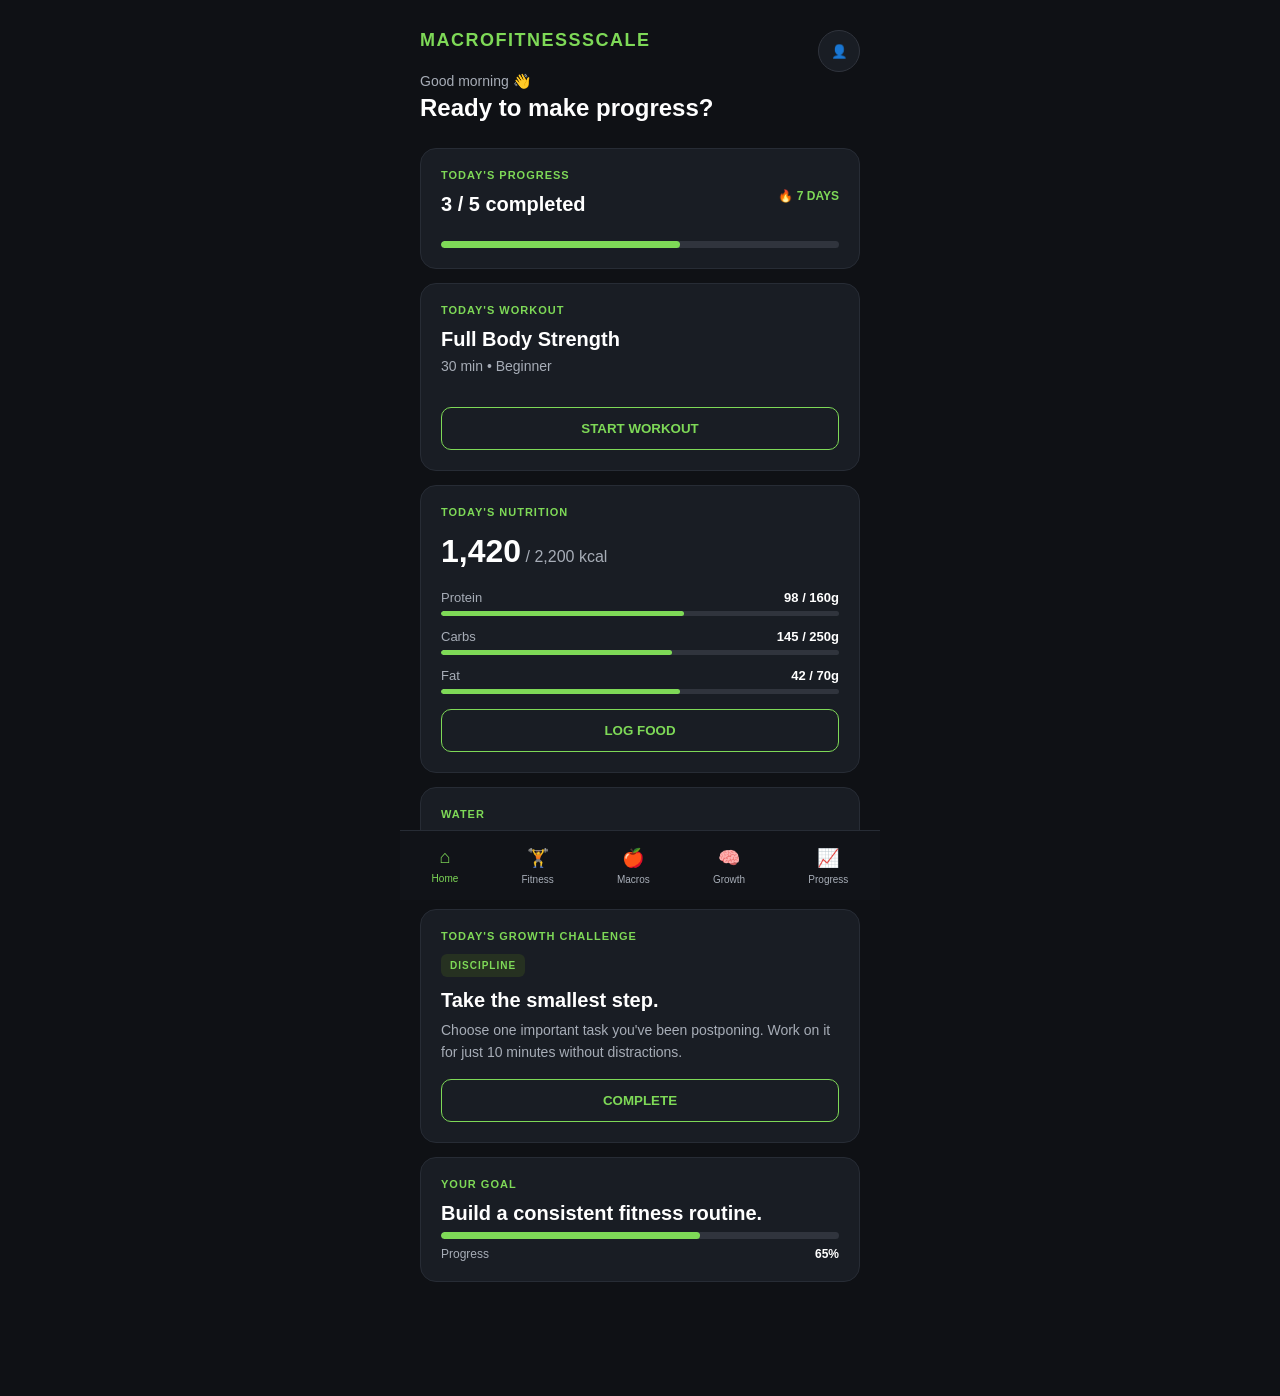
==== home.html @ 97ca7812 "Build initial MacroFitnessScale app" ====
<!DOCTYPE html>
<html lang="en">
<head>
  <meta charset="UTF-8">
  <meta name="viewport" content="width=device-width, initial-scale=1.0">
  <title>Home | MacroFitnessScale</title>
  <link rel="stylesheet" href="style.css">
</head>

<body>

  <main class="app">

    <section class="home-screen">

      <!-- Header -->
      <header class="home-header">
        <div>
          <div class="logo">MACROFITNESSSCALE</div>
          <p id="greeting">Good morning 👋</p>
          <h1>Ready to make progress?</h1>
        </div>

        <button class="profile-button" onclick="openProfile()">
          👤
        </button>
      </header>


      <!-- Today's Progress -->
      <section class="dashboard-card progress-card">

        <div class="card-heading">
          <div>
            <span class="card-label">TODAY'S PROGRESS</span>
            <h2>3 / 5 completed</h2>
          </div>

          <div class="streak">
            🔥 7 DAYS
          </div>
        </div>

        <div class="progress-track">
          <div class="progress-fill" style="width: 60%;"></div>
        </div>

      </section>


      <!-- Workout -->
      <section class="dashboard-card">

        <span class="card-label">TODAY'S WORKOUT</span>

        <h2>Full Body Strength</h2>

        <p class="card-subtitle">30 min • Beginner</p>

        <button class="secondary-button" onclick="startWorkout()">
          START WORKOUT
        </button>

      </section>


      <!-- Nutrition -->
      <section class="dashboard-card">

        <span class="card-label">TODAY'S NUTRITION</span>

        <div class="nutrition-main">
          <strong>1,420</strong>
          <span>/ 2,200 kcal</span>
        </div>

        <div class="macro-row">
          <span>Protein</span>
          <strong>98 / 160g</strong>
        </div>

        <div class="macro-bar">
          <div style="width: 61%;"></div>
        </div>

        <div class="macro-row">
          <span>Carbs</span>
          <strong>145 / 250g</strong>
        </div>

        <div class="macro-bar">
          <div style="width: 58%;"></div>
        </div>

        <div class="macro-row">
          <span>Fat</span>
          <strong>42 / 70g</strong>
        </div>

        <div class="macro-bar">
          <div style="width: 60%;"></div>
        </div>

        <button class="secondary-button" onclick="logFood()">
          LOG FOOD
        </button>

      </section>


      <!-- Water -->
      <section class="dashboard-card">

        <span class="card-label">WATER</span>

        <div class="water-row">
          <button onclick="changeWater(-1)">−</button>

          <div>
            <strong id="waterCount">5</strong>
            <span>/ 8 glasses</span>
          </div>

          <button onclick="changeWater(1)">+</button>
        </div>

      </section>


      <!-- Growth Challenge -->
      <section class="dashboard-card">

        <span class="card-label">TODAY'S GROWTH CHALLENGE</span>

        <div class="challenge-tag">
          DISCIPLINE
        </div>

        <h2>Take the smallest step.</h2>

        <p class="challenge-text">
          Choose one important task you've been postponing.
          Work on it for just 10 minutes without distractions.
        </p>

        <button class="secondary-button" onclick="completeChallenge()">
          COMPLETE
        </button>

      </section>


      <!-- Goal -->
      <section class="dashboard-card">

        <span class="card-label">YOUR GOAL</span>

        <h2>Build a consistent fitness routine.</h2>

        <div class="goal-progress">
          <div class="goal-progress-fill" style="width: 65%;"></div>
        </div>

        <div class="goal-footer">
          <span>Progress</span>
          <strong>65%</strong>
        </div>

      </section>


      <!-- Bottom Navigation -->
      <nav class="bottom-nav">

        <button class="nav-item active" onclick="goHome()">
          <span>⌂</span>
          Home
        </button>

        <button class="nav-item" onclick="goFitness()">
          <span>🏋</span>
          Fitness
        </button>

        <button class="nav-item" onclick="goMacros()">
          <span>🍎</span>
          Macros
        </button>

        <button class="nav-item" onclick="goGrowth()">
          <span>🧠</span>
          Growth
        </button>

        <button class="nav-item" onclick="goProgress()">
          <span>📈</span>
          Progress
        </button>

      </nav>

    </section>

  </main>


  <script>

    let water = 5;

    function changeWater(amount) {
      water += amount;

      if (water < 0) water = 0;
      if (water > 8) water = 8;

      document.getElementById("waterCount").textContent = water;
    }

    function startWorkout() {
      alert("Workout screen coming next.");
    }

    function logFood() {
      alert("Nutrition screen coming next.");
    }

    function completeChallenge() {
      alert("Growth challenge completed! 🔥");
    }

    function openProfile() {
      alert("Profile coming soon.");
    }

    function goHome() {
      window.location.href = "home.html";
    }

    function goFitness() {
      alert("Fitness screen coming next.");
    }

    function goMacros() {
      alert("Macros screen coming next.");
    }

    function goGrowth() {
      alert("Growth screen coming next.");
    }

    function goProgress() {
      alert("Progress screen coming next.");
    }

  </script>

</body>
</html>
---- style.css ----
* {
  box-sizing: border-box;
  margin: 0;
  padding: 0;
}

body {
  font-family: Arial, sans-serif;
  background: #0F1115;
  color: #FFFFFF;
  min-height: 100vh;
}

.app {
  min-height: 100vh;
  display: flex;
  justify-content: center;
}

.welcome-screen {
  width: 100%;
  max-width: 480px;
  min-height: 100vh;
  padding: 40px 24px;
  display: flex;
  flex-direction: column;
  justify-content: center;
}

.logo {
  color: #7ED957;
  font-size: 18px;
  font-weight: 800;
  letter-spacing: 1.5px;
  margin-bottom: 10px;
}

.categories {
  color: #A7ADB7;
  font-size: 14px;
  margin-bottom: 70px;
}

.hero h1 {
  font-size: 38px;
  line-height: 1.12;
  margin-bottom: 20px;
}

.hero p {
  color: #A7ADB7;
  font-size: 16px;
  line-height: 1.6;
  margin-bottom: 40px;
}

.primary-button {
  width: 100%;
  border: none;
  border-radius: 12px;
  padding: 17px;
  background: #7ED957;
  color: #0F1115;
  font-size: 15px;
  font-weight: 800;
  cursor: pointer;
}

.primary-button:hover {
  opacity: 0.9;
}

.login-text {
  text-align: center;
  color: #A7ADB7;
  font-size: 14px;
  margin-top: 20px;
}

.text-button {
  border: none;
  background: none;
  color: #7ED957;
  font-weight: 700;
  cursor: pointer;
  font-size: 14px;
}

.setup-screen {
  width: 100%;
  max-width: 480px;
  min-height: 100vh;
  padding: 35px 24px;
}

.setup-header {
  margin-top: 45px;
  margin-bottom: 35px;
}

.setup-header h1 {
  font-size: 34px;
  line-height: 1.1;
  margin-bottom: 16px;
}

.setup-header p {
  color: #A7ADB7;
  line-height: 1.6;
  font-size: 15px;
}

#setupForm {
  display: flex;
  flex-direction: column;
  gap: 12px;
}

#setupForm label {
  color: #FFFFFF;
  font-size: 14px;
  font-weight: 700;
  margin-top: 10px;
}

#setupForm select,
#setupForm input {
  width: 100%;
  padding: 15px;
  border: 1px solid #30343D;
  border-radius: 10px;
  background: #191D24;
  color: #FFFFFF;
  font-size: 15px;
  outline: none;
}

#setupForm select:focus,
#setupForm input:focus {
  border-color: #7ED957;
}

.weight-row {
  display: flex;
  gap: 10px;
}

.weight-row input {
  flex: 1;
}

.weight-row select {
  width: 90px !important;
}

.home-screen {
  width: 100%;
  max-width: 480px;
  min-height: 100vh;
  padding: 30px 20px 100px;
}

.home-header {
  display: flex;
  justify-content: space-between;
  align-items: flex-start;
  margin-bottom: 25px;
}

.home-header .logo {
  margin-bottom: 22px;
}

.home-header p {
  color: #A7ADB7;
  font-size: 14px;
  margin-bottom: 5px;
}

.home-header h1 {
  font-size: 24px;
  line-height: 1.2;
}

.profile-button {
  width: 42px;
  height: 42px;
  border: 1px solid #30343D;
  border-radius: 50%;
  background: #191D24;
  color: #FFFFFF;
  cursor: pointer;
}

.dashboard-card {
  background: #191D24;
  border: 1px solid #272C35;
  border-radius: 16px;
  padding: 20px;
  margin-bottom: 14px;
}

.card-label {
  display: block;
  color: #7ED957;
  font-size: 11px;
  font-weight: 800;
  letter-spacing: 1px;
  margin-bottom: 12px;
}

.dashboard-card h2 {
  font-size: 20px;
  margin-bottom: 7px;
}

.card-subtitle {
  color: #A7ADB7;
  font-size: 14px;
  margin-bottom: 18px;
}

.card-heading {
  display: flex;
  justify-content: space-between;
  align-items: center;
}

.streak {
  color: #7ED957;
  font-size: 12px;
  font-weight: 800;
}

.progress-track,
.macro-bar,
.goal-progress {
  width: 100%;
  height: 7px;
  background: #30343D;
  border-radius: 20px;
  overflow: hidden;
}

.progress-track {
  margin-top: 18px;
}

.progress-fill,
.macro-bar div,
.goal-progress-fill {
  height: 100%;
  background: #7ED957;
  border-radius: 20px;
}

.secondary-button {
  width: 100%;
  border: 1px solid #7ED957;
  border-radius: 10px;
  padding: 13px;
  background: transparent;
  color: #7ED957;
  font-weight: 800;
  cursor: pointer;
  margin-top: 15px;
}

.secondary-button:hover {
  background: #7ED957;
  color: #0F1115;
}

.nutrition-main {
  margin: 15px 0 20px;
}

.nutrition-main strong {
  font-size: 32px;
}

.nutrition-main span {
  color: #A7ADB7;
}

.macro-row {
  display: flex;
  justify-content: space-between;
  font-size: 13px;
  margin-top: 13px;
  margin-bottom: 6px;
}

.macro-row span {
  color: #A7ADB7;
}

.macro-bar {
  height: 5px;
}

.water-row {
  display: flex;
  justify-content: space-between;
  align-items: center;
  text-align: center;
}

.water-row strong {
  font-size: 32px;
}

.water-row span {
  color: #A7ADB7;
}

.water-row button {
  width: 42px;
  height: 42px;
  border: 1px solid #30343D;
  border-radius: 10px;
  background: #0F1115;
  color: #FFFFFF;
  font-size: 22px;
  cursor: pointer;
}

.challenge-tag {
  display: inline-block;
  padding: 6px 9px;
  border-radius: 6px;
  background: #263121;
  color: #7ED957;
  font-size: 10px;
  font-weight: 800;
  letter-spacing: 1px;
  margin-bottom: 12px;
}

.challenge-text {
  color: #A7ADB7;
  font-size: 14px;
  line-height: 1.6;
}

.goal-footer {
  display: flex;
  justify-content: space-between;
  color: #A7ADB7;
  font-size: 12px;
  margin-top: 8px;
}

.goal-footer strong {
  color: #FFFFFF;
}

.bottom-nav {
  position: fixed;
  bottom: 0;
  left: 50%;
  transform: translateX(-50%);
  width: 100%;
  max-width: 480px;
  height: 70px;
  background: #111318;
  border-top: 1px solid #272C35;
  display: flex;
  justify-content: space-around;
  align-items: center;
  z-index: 10;
}

.nav-item {
  border: none;
  background: transparent;
  color: #A7ADB7;
  font-size: 10px;
  cursor: pointer;
  display: flex;
  flex-direction: column;
  align-items: center;
  gap: 5px;
}

.nav-item span {
  font-size: 18px;
}

.nav-item.active {
  color: #7ED957;
}
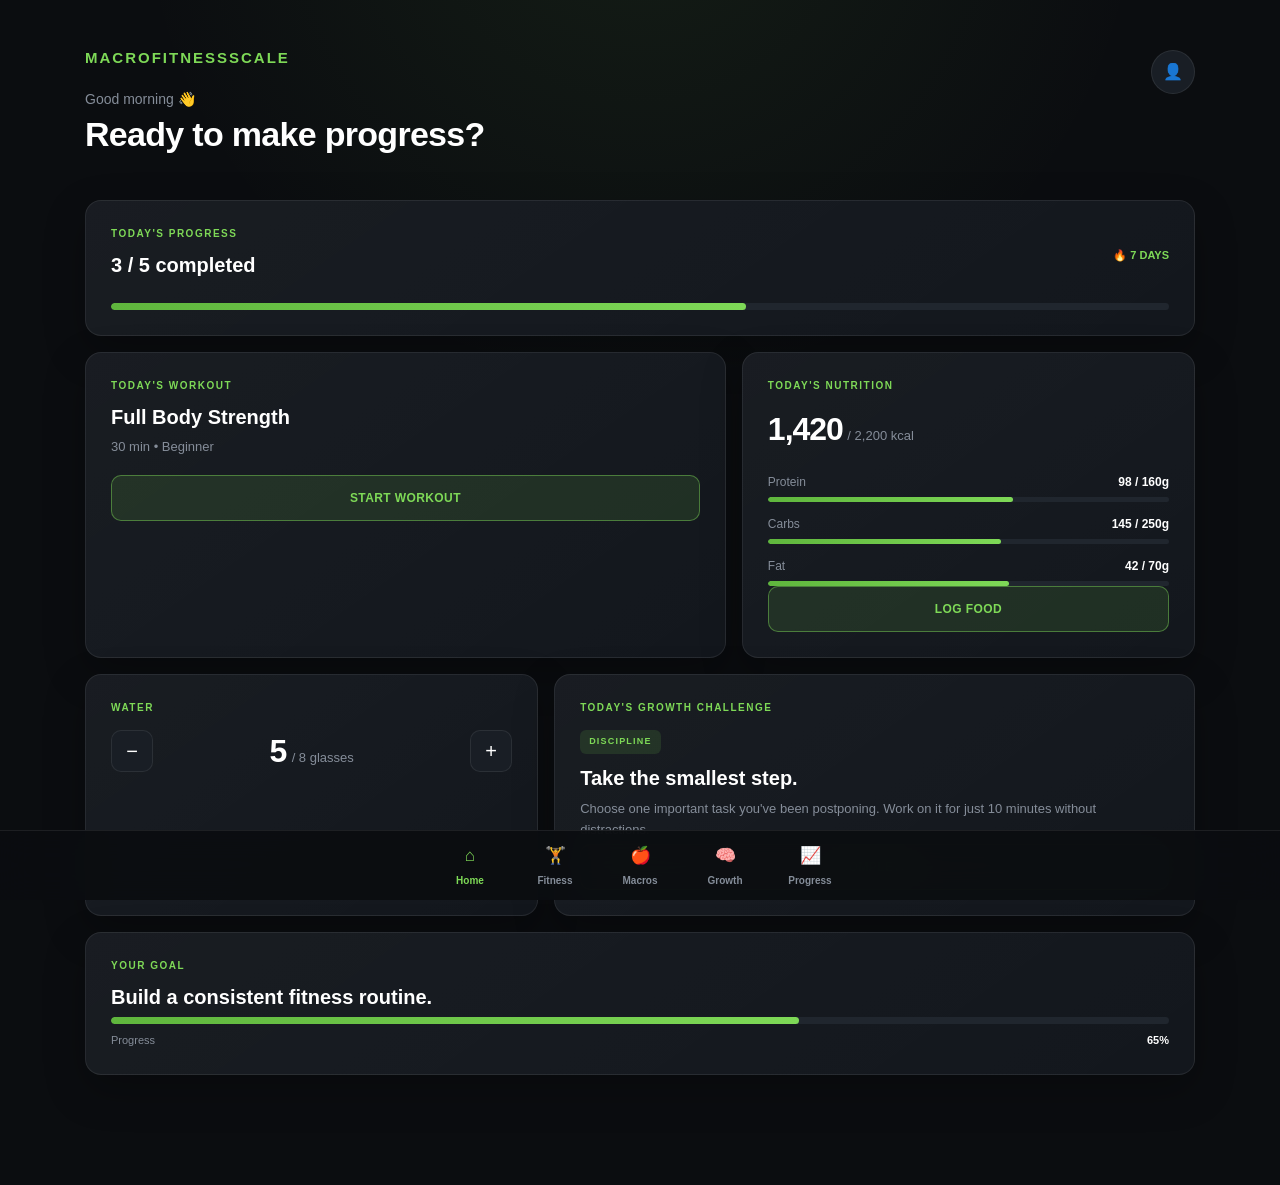
==== commit 60557482: "Update home.html" ====
--- a/home.html
+++ b/home.html
@@ -1,6 +1,7 @@
 <!DOCTYPE html>
 <html lang="en">
 <head>
+  <meta name="viewport" content="width=device-width, initial-scale=1.0">
   <meta charset="UTF-8">
   <meta name="viewport" content="width=device-width, initial-scale=1.0">
   <title>Home | MacroFitnessScale</title>
--- a/style.css
+++ b/style.css
@@ -1,143 +1,276 @@
+/* =========================================================
+   MACROFITNESSSCALE
+   Responsive Design System
+   ========================================================= */
+
+:root {
+  --bg: #0b0d10;
+  --surface: #13171d;
+  --surface-2: #191e25;
+  --surface-3: #20262e;
+  --border: rgba(255, 255, 255, 0.08);
+
+  --green: #7ed957;
+  --green-dark: #5fb63d;
+  --green-soft: rgba(126, 217, 87, 0.12);
+
+  --text: #ffffff;
+  --text-soft: #c1c7d0;
+  --text-muted: #858d99;
+
+  --danger: #ff6b6b;
+
+  --radius-sm: 10px;
+  --radius-md: 16px;
+  --radius-lg: 22px;
+
+  --shadow: 0 15px 40px rgba(0, 0, 0, 0.25);
+
+  --max-width: 1180px;
+}
+
+/* =========================================================
+   RESET
+   ========================================================= */
+
 * {
   box-sizing: border-box;
   margin: 0;
   padding: 0;
 }
 
+html {
+  scroll-behavior: smooth;
+}
+
 body {
-  font-family: Arial, sans-serif;
-  background: #0F1115;
-  color: #FFFFFF;
+  font-family:
+    Inter,
+    -apple-system,
+    BlinkMacSystemFont,
+    "Segoe UI",
+    Arial,
+    sans-serif;
+
+  background:
+    radial-gradient(
+      circle at 50% -10%,
+      rgba(126, 217, 87, 0.08),
+      transparent 35%
+    ),
+    var(--bg);
+
+  color: var(--text);
   min-height: 100vh;
-}
+  line-height: 1.5;
+}
+
+button,
+input,
+select {
+  font: inherit;
+}
+
+button {
+  cursor: pointer;
+}
+
+button:focus-visible,
+input:focus-visible,
+select:focus-visible {
+  outline: 2px solid var(--green);
+  outline-offset: 2px;
+}
+
+/* =========================================================
+   APP CONTAINER
+   ========================================================= */
 
 .app {
   min-height: 100vh;
-  display: flex;
-  justify-content: center;
-}
+  width: 100%;
+}
+
+/* =========================================================
+   LOGO
+   ========================================================= */
+
+.logo {
+  color: var(--green);
+  font-size: 15px;
+  font-weight: 900;
+  letter-spacing: 2px;
+  line-height: 1;
+}
+
+/* =========================================================
+   WELCOME PAGE
+   ========================================================= */
 
 .welcome-screen {
   width: 100%;
-  max-width: 480px;
+  max-width: 560px;
   min-height: 100vh;
-  padding: 40px 24px;
+  margin: auto;
+
+  padding:
+    clamp(32px, 8vw, 80px)
+    clamp(22px, 5vw, 40px);
+
   display: flex;
   flex-direction: column;
   justify-content: center;
 }
 
-.logo {
-  color: #7ED957;
-  font-size: 18px;
-  font-weight: 800;
-  letter-spacing: 1.5px;
-  margin-bottom: 10px;
-}
-
 .categories {
-  color: #A7ADB7;
-  font-size: 14px;
-  margin-bottom: 70px;
+  color: var(--text-muted);
+  font-size: 13px;
+  margin-top: 12px;
+  letter-spacing: 0.2px;
+}
+
+.hero {
+  margin-top: clamp(55px, 10vh, 100px);
 }
 
 .hero h1 {
-  font-size: 38px;
-  line-height: 1.12;
-  margin-bottom: 20px;
+  font-size: clamp(34px, 6vw, 52px);
+  line-height: 1.06;
+  letter-spacing: -1.5px;
+  margin-bottom: 22px;
 }
 
 .hero p {
-  color: #A7ADB7;
+  max-width: 470px;
+  color: var(--text-muted);
   font-size: 16px;
-  line-height: 1.6;
-  margin-bottom: 40px;
-}
+  line-height: 1.7;
+  margin-bottom: 38px;
+}
+
+/* =========================================================
+   BUTTONS
+   ========================================================= */
 
 .primary-button {
   width: 100%;
-  border: none;
-  border-radius: 12px;
-  padding: 17px;
-  background: #7ED957;
-  color: #0F1115;
-  font-size: 15px;
-  font-weight: 800;
-  cursor: pointer;
+  border: 0;
+  border-radius: var(--radius-sm);
+
+  padding: 16px 20px;
+
+  background: var(--green);
+  color: #081006;
+
+  font-size: 14px;
+  font-weight: 900;
+  letter-spacing: 0.5px;
+
+  transition:
+    transform 0.2s ease,
+    box-shadow 0.2s ease,
+    background 0.2s ease;
 }
 
 .primary-button:hover {
-  opacity: 0.9;
+  background: #8be868;
+  transform: translateY(-2px);
+  box-shadow: 0 10px 30px rgba(126, 217, 87, 0.18);
 }
 
 .login-text {
   text-align: center;
-  color: #A7ADB7;
-  font-size: 14px;
-  margin-top: 20px;
+  color: var(--text-muted);
+  font-size: 13px;
+  margin-top: 18px;
 }
 
 .text-button {
-  border: none;
+  border: 0;
   background: none;
-  color: #7ED957;
-  font-weight: 700;
-  cursor: pointer;
-  font-size: 14px;
-}
+  color: var(--green);
+  font-weight: 800;
+  font-size: 13px;
+}
+
+/* =========================================================
+   SETUP PAGE
+   ========================================================= */
 
 .setup-screen {
   width: 100%;
-  max-width: 480px;
+  max-width: 620px;
   min-height: 100vh;
-  padding: 35px 24px;
+
+  margin: auto;
+  padding: 40px 24px 60px;
 }
 
 .setup-header {
-  margin-top: 45px;
+  margin-top: 55px;
   margin-bottom: 35px;
 }
 
 .setup-header h1 {
-  font-size: 34px;
-  line-height: 1.1;
-  margin-bottom: 16px;
+  font-size: clamp(34px, 6vw, 48px);
+  line-height: 1.05;
+  letter-spacing: -1px;
+  margin-bottom: 18px;
 }
 
 .setup-header p {
-  color: #A7ADB7;
-  line-height: 1.6;
+  max-width: 540px;
+  color: var(--text-muted);
   font-size: 15px;
+  line-height: 1.7;
 }
 
 #setupForm {
   display: flex;
   flex-direction: column;
-  gap: 12px;
+  gap: 10px;
 }
 
 #setupForm label {
-  color: #FFFFFF;
-  font-size: 14px;
-  font-weight: 700;
-  margin-top: 10px;
+  color: var(--text-soft);
+  font-size: 13px;
+  font-weight: 800;
+  margin-top: 13px;
 }
 
 #setupForm select,
 #setupForm input {
   width: 100%;
-  padding: 15px;
-  border: 1px solid #30343D;
-  border-radius: 10px;
-  background: #191D24;
-  color: #FFFFFF;
+
+  padding: 15px 16px;
+
+  border: 1px solid var(--border);
+  border-radius: var(--radius-sm);
+
+  background: var(--surface-2);
+  color: var(--text);
+
   font-size: 15px;
-  outline: none;
+
+  transition:
+    border-color 0.2s ease,
+    background 0.2s ease;
+}
+
+#setupForm select:hover,
+#setupForm input:hover {
+  background: var(--surface-3);
 }
 
 #setupForm select:focus,
 #setupForm input:focus {
-  border-color: #7ED957;
+  border-color: var(--green);
+  outline: none;
+}
+
+#setupForm select option {
+  background: var(--surface-2);
+  color: var(--text);
 }
 
 .weight-row {
@@ -150,73 +283,166 @@
 }
 
 .weight-row select {
-  width: 90px !important;
-}
+  width: 95px !important;
+}
+
+/* =========================================================
+   HOME DASHBOARD
+   ========================================================= */
 
 .home-screen {
   width: 100%;
-  max-width: 480px;
+  max-width: var(--max-width);
+
   min-height: 100vh;
-  padding: 30px 20px 100px;
+  margin: auto;
+
+  padding:
+    35px
+    35px
+    110px;
 }
 
 .home-header {
   display: flex;
   justify-content: space-between;
   align-items: flex-start;
-  margin-bottom: 25px;
+
+  margin-bottom: 30px;
 }
 
 .home-header .logo {
-  margin-bottom: 22px;
+  margin-bottom: 24px;
 }
 
 .home-header p {
-  color: #A7ADB7;
+  color: var(--text-muted);
   font-size: 14px;
   margin-bottom: 5px;
 }
 
 .home-header h1 {
-  font-size: 24px;
-  line-height: 1.2;
+  font-size: clamp(24px, 3vw, 34px);
+  line-height: 1.15;
+  letter-spacing: -0.7px;
 }
 
 .profile-button {
-  width: 42px;
-  height: 42px;
-  border: 1px solid #30343D;
+  width: 44px;
+  height: 44px;
+
+  border: 1px solid var(--border);
   border-radius: 50%;
-  background: #191D24;
-  color: #FFFFFF;
-  cursor: pointer;
+
+  background: var(--surface-2);
+  color: var(--text);
+
+  transition:
+    background 0.2s ease,
+    border-color 0.2s ease;
+}
+
+.profile-button:hover {
+  background: var(--surface-3);
+  border-color: rgba(126, 217, 87, 0.35);
+}
+
+/* =========================================================
+   DASHBOARD GRID
+   ========================================================= */
+
+.home-screen {
+  display: grid;
+  grid-template-columns: repeat(12, 1fr);
+  gap: 16px;
+}
+
+.home-header {
+  grid-column: 1 / -1;
 }
 
 .dashboard-card {
-  background: #191D24;
-  border: 1px solid #272C35;
-  border-radius: 16px;
-  padding: 20px;
-  margin-bottom: 14px;
-}
+  background:
+    linear-gradient(
+      145deg,
+      rgba(255, 255, 255, 0.025),
+      transparent
+    ),
+    var(--surface);
+
+  border: 1px solid var(--border);
+  border-radius: var(--radius-md);
+
+  padding: 22px;
+
+  box-shadow: var(--shadow);
+
+  transition:
+    transform 0.2s ease,
+    border-color 0.2s ease;
+}
+
+.dashboard-card:hover {
+  transform: translateY(-2px);
+  border-color: rgba(126, 217, 87, 0.16);
+}
+
+/* Progress */
+.progress-card {
+  grid-column: span 12;
+}
+
+/* Workout */
+.dashboard-card:nth-of-type(2) {
+  grid-column: span 7;
+}
+
+/* Nutrition */
+.dashboard-card:nth-of-type(3) {
+  grid-column: span 5;
+}
+
+/* Water */
+.dashboard-card:nth-of-type(4) {
+  grid-column: span 5;
+}
+
+/* Growth */
+.dashboard-card:nth-of-type(5) {
+  grid-column: span 7;
+}
+
+/* Goal */
+.dashboard-card:nth-of-type(6) {
+  grid-column: span 12;
+}
+
+/* =========================================================
+   CARD CONTENT
+   ========================================================= */
 
 .card-label {
   display: block;
-  color: #7ED957;
-  font-size: 11px;
-  font-weight: 800;
-  letter-spacing: 1px;
+
+  color: var(--green);
+
+  font-size: 10px;
+  font-weight: 900;
+
+  letter-spacing: 1.5px;
+
   margin-bottom: 12px;
 }
 
 .dashboard-card h2 {
   font-size: 20px;
+  line-height: 1.25;
   margin-bottom: 7px;
 }
 
 .card-subtitle {
-  color: #A7ADB7;
-  font-size: 14px;
+  color: var(--text-muted);
+  font-size: 13px;
   margin-bottom: 18px;
 }
 
@@ -224,21 +450,29 @@
   display: flex;
   justify-content: space-between;
   align-items: center;
+  gap: 20px;
 }
 
 .streak {
-  color: #7ED957;
-  font-size: 12px;
-  font-weight: 800;
-}
+  color: var(--green);
+  font-size: 11px;
+  font-weight: 900;
+  white-space: nowrap;
+}
+
+/* =========================================================
+   PROGRESS BARS
+   ========================================================= */
 
 .progress-track,
 .macro-bar,
 .goal-progress {
   width: 100%;
   height: 7px;
-  background: #30343D;
+
+  background: var(--surface-3);
   border-radius: 20px;
+
   overflow: hidden;
 }
 
@@ -250,59 +484,91 @@
 .macro-bar div,
 .goal-progress-fill {
   height: 100%;
-  background: #7ED957;
+
+  background: linear-gradient(
+    90deg,
+    var(--green-dark),
+    var(--green)
+  );
+
   border-radius: 20px;
 }
+
+/* =========================================================
+   SECONDARY BUTTON
+   ========================================================= */
 
 .secondary-button {
   width: 100%;
-  border: 1px solid #7ED957;
-  border-radius: 10px;
+
+  border: 1px solid rgba(126, 217, 87, 0.45);
+  border-radius: var(--radius-sm);
+
   padding: 13px;
-  background: transparent;
-  color: #7ED957;
-  font-weight: 800;
-  cursor: pointer;
-  margin-top: 15px;
+
+  background: var(--green-soft);
+  color: var(--green);
+
+  font-size: 12px;
+  font-weight: 900;
+  letter-spacing: 0.4px;
+
+  transition:
+    background 0.2s ease,
+    transform 0.2s ease;
 }
 
 .secondary-button:hover {
-  background: #7ED957;
-  color: #0F1115;
-}
+  background: var(--green);
+  color: #081006;
+  transform: translateY(-1px);
+}
+
+/* =========================================================
+   NUTRITION
+   ========================================================= */
 
 .nutrition-main {
-  margin: 15px 0 20px;
+  margin: 10px 0 20px;
 }
 
 .nutrition-main strong {
   font-size: 32px;
+  letter-spacing: -1px;
 }
 
 .nutrition-main span {
-  color: #A7ADB7;
+  color: var(--text-muted);
+  font-size: 13px;
 }
 
 .macro-row {
   display: flex;
   justify-content: space-between;
-  font-size: 13px;
+
+  font-size: 12px;
+
   margin-top: 13px;
   margin-bottom: 6px;
 }
 
 .macro-row span {
-  color: #A7ADB7;
+  color: var(--text-muted);
 }
 
 .macro-bar {
   height: 5px;
 }
 
+/* =========================================================
+   WATER
+   ========================================================= */
+
 .water-row {
   display: flex;
   justify-content: space-between;
   align-items: center;
+
   text-align: center;
 }
 
@@ -311,82 +577,291 @@
 }
 
 .water-row span {
-  color: #A7ADB7;
+  color: var(--text-muted);
+  font-size: 13px;
 }
 
 .water-row button {
   width: 42px;
   height: 42px;
-  border: 1px solid #30343D;
+
+  border: 1px solid var(--border);
   border-radius: 10px;
-  background: #0F1115;
-  color: #FFFFFF;
-  font-size: 22px;
-  cursor: pointer;
-}
+
+  background: var(--surface-2);
+  color: var(--text);
+
+  font-size: 20px;
+
+  transition:
+    background 0.2s ease,
+    border-color 0.2s ease;
+}
+
+.water-row button:hover {
+  background: var(--surface-3);
+  border-color: rgba(126, 217, 87, 0.3);
+}
+
+/* =========================================================
+   GROWTH CHALLENGE
+   ========================================================= */
 
 .challenge-tag {
   display: inline-block;
-  padding: 6px 9px;
+
+  padding: 5px 9px;
+
   border-radius: 6px;
-  background: #263121;
-  color: #7ED957;
-  font-size: 10px;
-  font-weight: 800;
-  letter-spacing: 1px;
+
+  background: var(--green-soft);
+  color: var(--green);
+
+  font-size: 9px;
+  font-weight: 900;
+  letter-spacing: 1.2px;
+
   margin-bottom: 12px;
 }
 
 .challenge-text {
-  color: #A7ADB7;
-  font-size: 14px;
-  line-height: 1.6;
-}
+  color: var(--text-muted);
+
+  font-size: 13px;
+  line-height: 1.65;
+
+  margin-bottom: 4px;
+}
+
+/* =========================================================
+   GOAL
+   ========================================================= */
 
 .goal-footer {
   display: flex;
   justify-content: space-between;
-  color: #A7ADB7;
-  font-size: 12px;
+
+  color: var(--text-muted);
+
+  font-size: 11px;
+
   margin-top: 8px;
 }
 
 .goal-footer strong {
-  color: #FFFFFF;
-}
+  color: var(--text);
+}
+
+/* =========================================================
+   BOTTOM NAVIGATION
+   ========================================================= */
 
 .bottom-nav {
   position: fixed;
+
   bottom: 0;
-  left: 50%;
-  transform: translateX(-50%);
+  left: 0;
+
   width: 100%;
-  max-width: 480px;
   height: 70px;
-  background: #111318;
-  border-top: 1px solid #272C35;
-  display: flex;
-  justify-content: space-around;
+
+  background: rgba(11, 13, 16, 0.94);
+  backdrop-filter: blur(18px);
+
+  border-top: 1px solid var(--border);
+
+  display: flex;
+  justify-content: center;
   align-items: center;
-  z-index: 10;
+
+  gap: 20px;
+
+  z-index: 100;
 }
 
 .nav-item {
-  border: none;
+  min-width: 65px;
+
+  border: 0;
   background: transparent;
-  color: #A7ADB7;
+
+  color: var(--text-muted);
+
   font-size: 10px;
-  cursor: pointer;
+  font-weight: 600;
+
   display: flex;
   flex-direction: column;
   align-items: center;
+
   gap: 5px;
+
+  transition: color 0.2s ease;
 }
 
 .nav-item span {
-  font-size: 18px;
-}
-
+  font-size: 17px;
+}
+
+.nav-item:hover,
 .nav-item.active {
-  color: #7ED957;
-}
+  color: var(--green);
+}
+
+/* =========================================================
+   TABLET
+   ========================================================= */
+
+@media (max-width: 850px) {
+
+  .home-screen {
+    padding:
+      30px
+      24px
+      105px;
+  }
+
+  .dashboard-card:nth-of-type(2),
+  .dashboard-card:nth-of-type(3),
+  .dashboard-card:nth-of-type(4),
+  .dashboard-card:nth-of-type(5) {
+    grid-column: span 6;
+  }
+
+}
+
+/* =========================================================
+   MOBILE
+   ========================================================= */
+
+@media (max-width: 600px) {
+
+  .home-screen {
+    display: block;
+
+    padding:
+      25px
+      18px
+      95px;
+  }
+
+  .home-header {
+    margin-bottom: 22px;
+  }
+
+  .home-header .logo {
+    margin-bottom: 20px;
+    font-size: 13px;
+  }
+
+  .home-header h1 {
+    font-size: 24px;
+  }
+
+  .dashboard-card {
+    padding: 18px;
+    margin-bottom: 12px;
+
+    border-radius: 15px;
+  }
+
+  .dashboard-card:hover {
+    transform: none;
+  }
+
+  .bottom-nav {
+    gap: 0;
+    justify-content: space-around;
+  }
+
+  .nav-item {
+    min-width: 20%;
+  }
+
+  .nav-item span {
+    font-size: 16px;
+  }
+
+  .setup-screen {
+    padding:
+      30px
+      20px
+      50px;
+  }
+
+  .setup-header {
+    margin-top: 45px;
+  }
+
+  .welcome-screen {
+    padding:
+      30px
+      22px;
+  }
+
+  .hero {
+    margin-top: 55px;
+  }
+
+}
+
+/* =========================================================
+   SMALL PHONES
+   ========================================================= */
+
+@media (max-width: 380px) {
+
+  .hero h1 {
+    font-size: 32px;
+  }
+
+  .home-screen {
+    padding-left: 15px;
+    padding-right: 15px;
+  }
+
+  .dashboard-card {
+    padding: 16px;
+  }
+
+  .bottom-nav {
+    height: 66px;
+  }
+
+  .nav-item {
+    font-size: 9px;
+  }
+
+}
+
+/* =========================================================
+   LARGE DESKTOP
+   ========================================================= */
+
+@media (min-width: 1200px) {
+
+  .home-screen {
+    padding-top: 50px;
+  }
+
+  .dashboard-card {
+    padding: 25px;
+  }
+
+}
+
+/* =========================================================
+   REDUCED MOTION
+   ========================================================= */
+
+@media (prefers-reduced-motion: reduce) {
+
+  *,
+  *::before,
+  *::after {
+    scroll-behavior: auto !important;
+    transition: none !important;
+  }
+
+}
+```
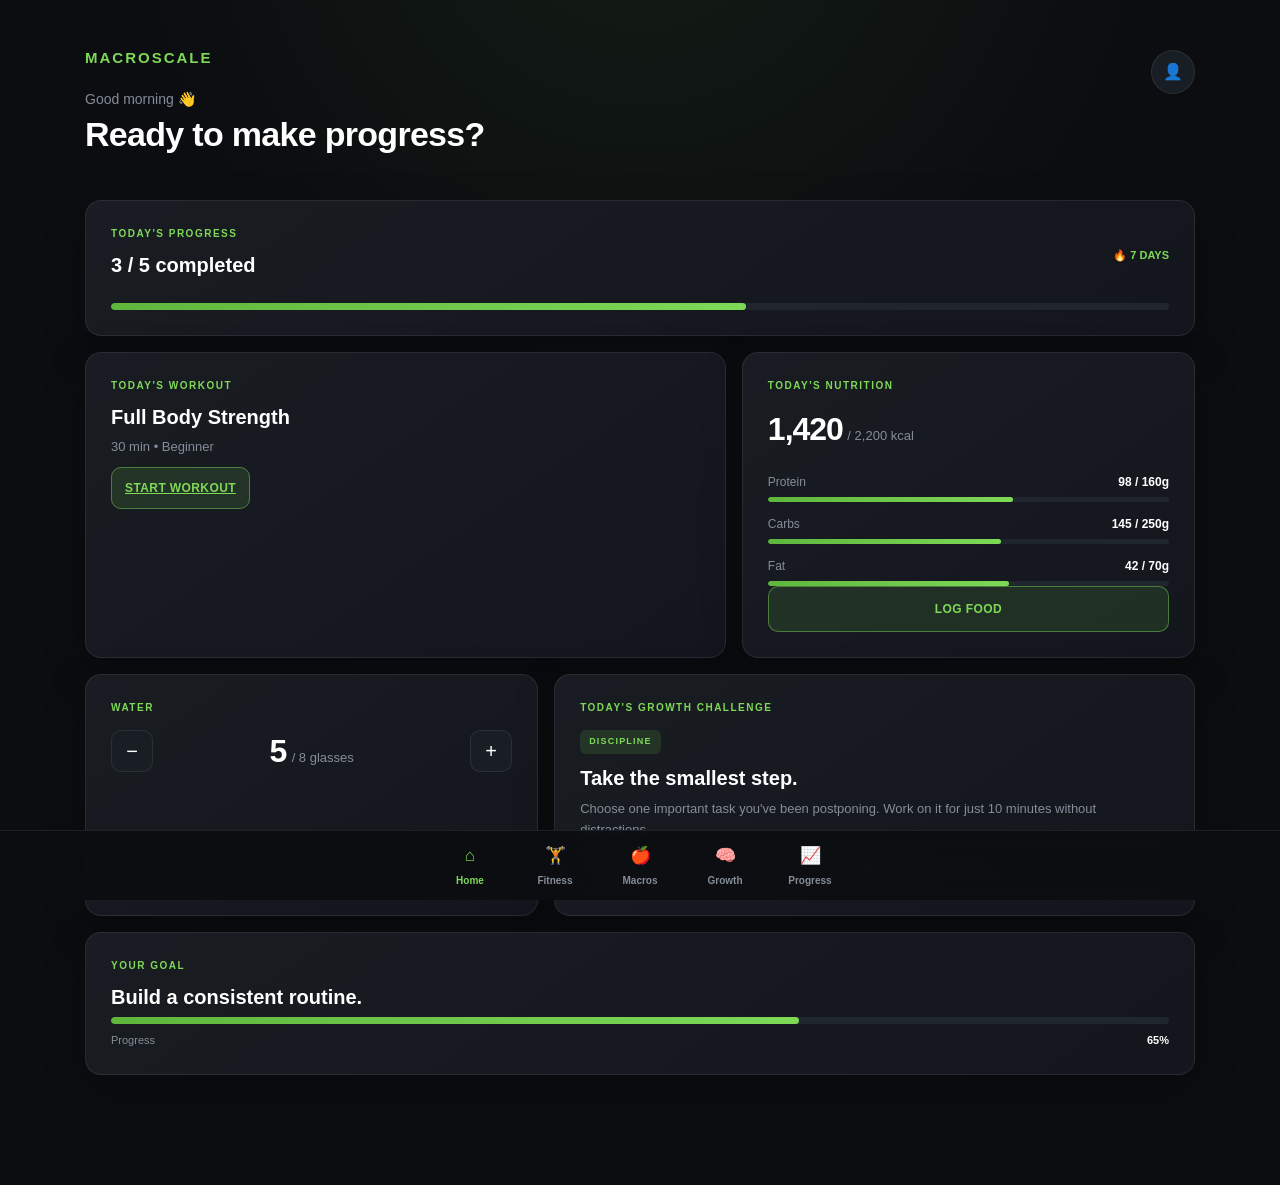
==== commit 390c3401: "Update home.html" ====
--- a/home.html
+++ b/home.html
@@ -4,7 +4,7 @@
   <meta name="viewport" content="width=device-width, initial-scale=1.0">
   <meta charset="UTF-8">
   <meta name="viewport" content="width=device-width, initial-scale=1.0">
-  <title>Home | MacroFitnessScale</title>
+  <title>Home | MacroScale</title>
   <link rel="stylesheet" href="style.css">
 </head>
 
@@ -17,7 +17,7 @@
       <!-- Header -->
       <header class="home-header">
         <div>
-          <div class="logo">MACROFITNESSSCALE</div>
+          <div class="logo">MACROSCALE</div>
           <p id="greeting">Good morning 👋</p>
           <h1>Ready to make progress?</h1>
         </div>
@@ -58,9 +58,9 @@
 
         <p class="card-subtitle">30 min • Beginner</p>
 
-        <button class="secondary-button" onclick="startWorkout()">
+        <a href="fitness.html" class="secondary-button">
           START WORKOUT
-        </button>
+        </a>
 
       </section>
 
@@ -156,7 +156,7 @@
 
         <span class="card-label">YOUR GOAL</span>
 
-        <h2>Build a consistent fitness routine.</h2>
+        <h2>Build a consistent  routine.</h2>
 
         <div class="goal-progress">
           <div class="goal-progress-fill" style="width: 65%;"></div>
@@ -178,7 +178,7 @@
           Home
         </button>
 
-        <button class="nav-item" onclick="goFitness()">
+        <button class="nav-item" onclick="go()">
           <span>🏋</span>
           Fitness
         </button>
